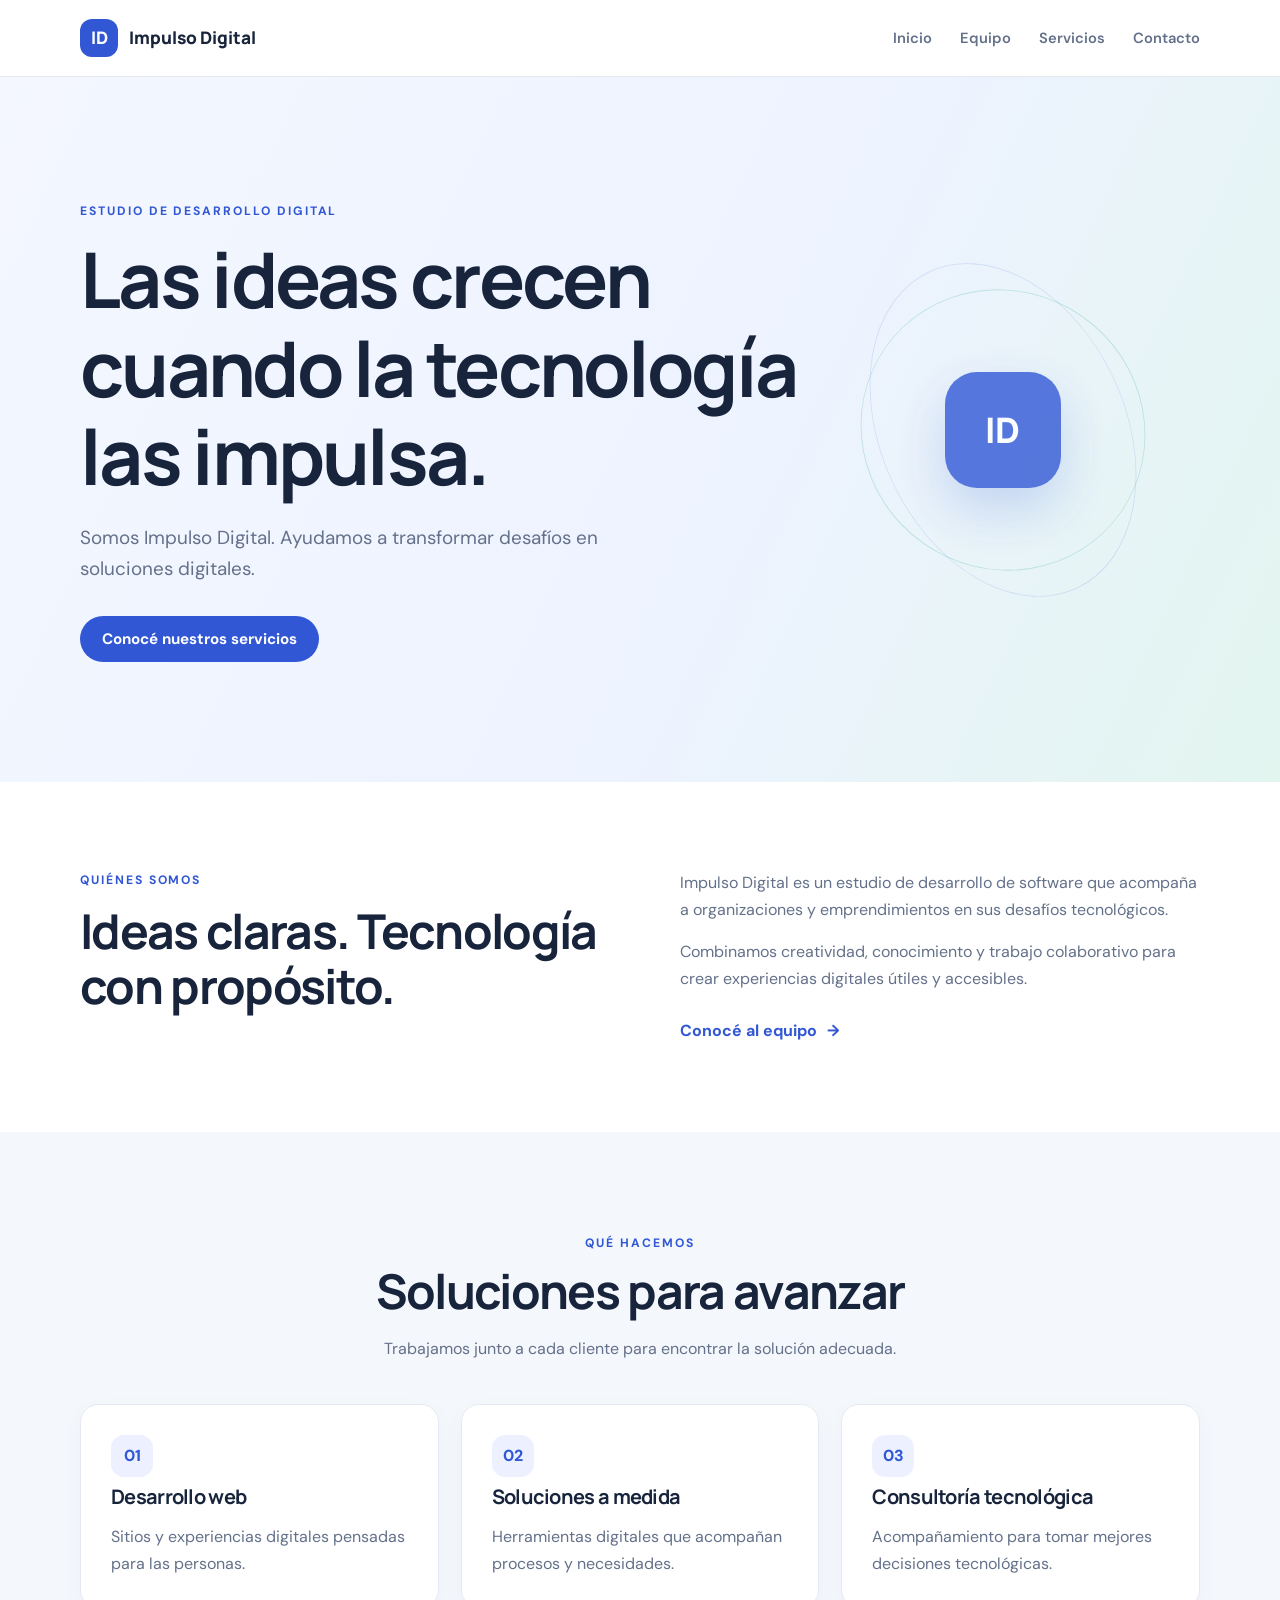
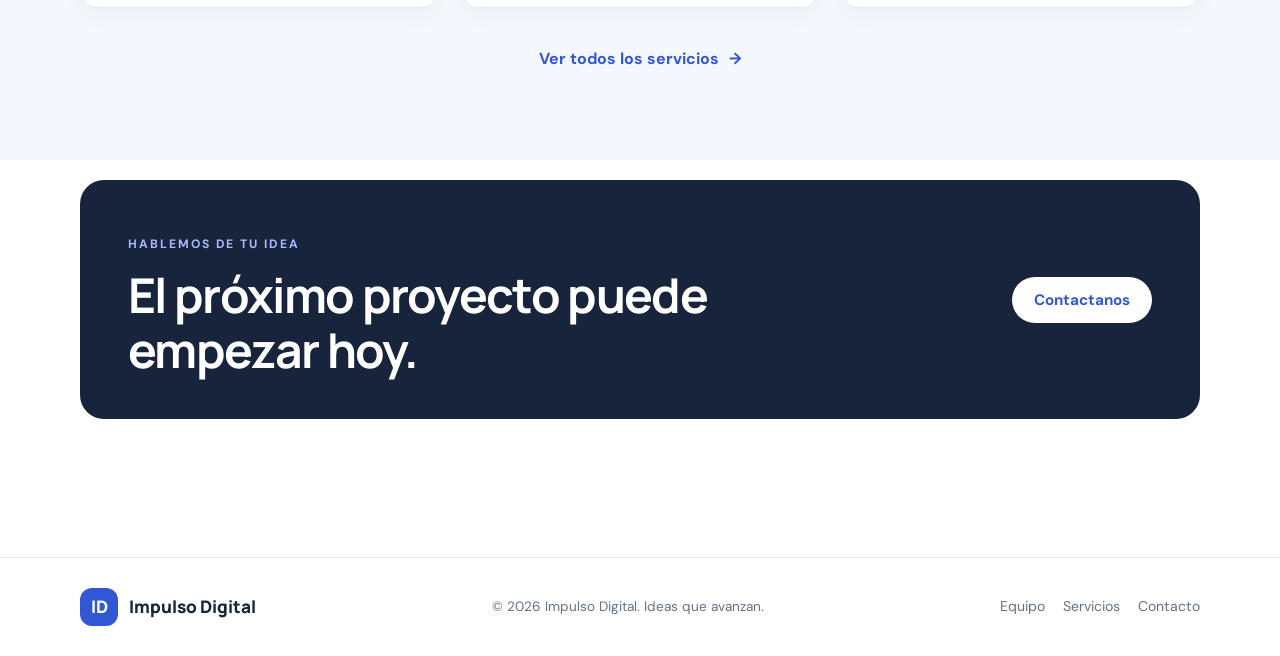
==== index.html @ 9b621901 "Add files via upload" ====
<!DOCTYPE html>
<html lang="es">
<head>
  <meta charset="UTF-8">
  <meta name="viewport" content="width=device-width, initial-scale=1.0">
  <meta name="description" content="Impulso Digital: tecnología que impulsa ideas.">
  <title>Impulso Digital | Inicio</title>
  <link rel="stylesheet" href="css/style.css">
</head>
<body>
  <div id="navbar-container"></div>

  <main>
    <section class="hero">
      <div class="container hero-content">
        <p class="eyebrow">ESTUDIO DE DESARROLLO DIGITAL</p>
        <h1>Las ideas crecen cuando la tecnología las impulsa.</h1>
        <p class="hero-copy">
          Somos Impulso Digital. Ayudamos a transformar desafíos en soluciones digitales.
        </p>
        <a class="button button-primary" href="servicios.html">Conocé nuestros servicios</a>
      </div>

      <div class="hero-decoration" aria-hidden="true">
        <div class="orbit orbit-one"></div>
        <div class="orbit orbit-two"></div>
        <div class="orbit-center">ID</div>
      </div>
    </section>

    <section class="section intro-section">
      <div class="container two-column">
        <div>
          <p class="eyebrow">QUIÉNES SOMOS</p>
          <h2>Ideas claras. Tecnología con propósito.</h2>
        </div>

        <div>
          <p>
            Impulso Digital es un estudio de desarrollo de software que acompaña a organizaciones y
            emprendimientos en sus desafíos tecnológicos.
          </p>
          <p>
            Combinamos creatividad, conocimiento y trabajo colaborativo para crear experiencias
            digitales útiles y accesibles.
          </p>
          <a class="text-link" href="equipo.html">
            Conocé al equipo <span aria-hidden="true">→</span>
          </a>
        </div>
      </div>
    </section>

    <section class="section soft-section">
      <div class="container">
        <div class="section-heading">
          <p class="eyebrow">QUÉ HACEMOS</p>
          <h2>Soluciones para avanzar</h2>
          <p>Trabajamos junto a cada cliente para encontrar la solución adecuada.</p>
        </div>

        <div class="card-grid three-cards">
          <article class="info-card">
            <span class="card-icon">01</span>
            <h3>Desarrollo web</h3>
            <p>Sitios y experiencias digitales pensadas para las personas.</p>
          </article>
          <article class="info-card">
            <span class="card-icon">02</span>
            <h3>Soluciones a medida</h3>
            <p>Herramientas digitales que acompañan procesos y necesidades.</p>
          </article>
          <article class="info-card">
            <span class="card-icon">03</span>
            <h3>Consultoría tecnológica</h3>
            <p>Acompañamiento para tomar mejores decisiones tecnológicas.</p>
          </article>
        </div>

        <div class="center-action">
          <a class="text-link" href="servicios.html">
            Ver todos los servicios <span aria-hidden="true">→</span>
          </a>
        </div>
      </div>
    </section>

    <section class="section cta-section">
      <div class="container cta-panel">
        <div>
          <p class="eyebrow">HABLEMOS DE TU IDEA</p>
          <h2>El próximo proyecto puede empezar hoy.</h2>
        </div>
        <a class="button button-light" href="contacto.html">Contactanos</a>
      </div>
    </section>
  </main>

  <footer id="footer-container"></footer>
  <script src="js/navbar.js"></script>
  <script src="js/main.js"></script>
</body>
</html>
---- css/style.css ----
@import url('https://fonts.googleapis.com/css2?family=DM+Sans:wght@400;500;600;700&family=Manrope:wght@400;500;600;700;800&display=swap');

:root {
  --ink: #17243b;
  --muted: #64718a;
  --blue: #3157d5;
  --blue-dark: #203da5;
  --mint: #dff5ed;
  --paper: #ffffff;
  --soft: #f4f7fc;
  --line: #e5eaf2;
  --radius: 18px;
  --shadow: 0 14px 40px rgba(25, 45, 85, .08);
}

* {
  box-sizing: border-box;
}

html {
  scroll-behavior: smooth;
}

body {
  margin: 0;
  color: var(--ink);
  background: var(--paper);
  font-family: 'DM Sans', Arial, sans-serif;
  line-height: 1.65;
}

h1,
h2,
h3 {
  font-family: 'Manrope', Arial, sans-serif;
  line-height: 1.15;
  letter-spacing: -.035em;
}

h1 {
  max-width: 760px;
  margin: 14px 0 22px;
  font-size: clamp(2.7rem, 6vw, 5rem);
}

h2 {
  margin: 10px 0 18px;
  font-size: clamp(2rem, 4vw, 3rem);
}

h3 {
  margin: 8px 0;
  font-size: 1.25rem;
}

p {
  color: var(--muted);
}

a {
  color: inherit;
  text-decoration: none;
}

.container {
  width: min(1120px, calc(100% - 48px));
  margin: 0 auto;
}

.eyebrow {
  color: var(--blue);
  font-size: .76rem;
  font-weight: 700;
  letter-spacing: .16em;
}

.site-header {
  position: sticky;
  top: 0;
  z-index: 20;
  border-bottom: 1px solid var(--line);
  background: rgba(255, 255, 255, .94);
  backdrop-filter: blur(12px);
}

.nav-inner {
  display: flex;
  min-height: 76px;
  align-items: center;
  justify-content: space-between;
  gap: 24px;
}

.brand {
  display: flex;
  align-items: center;
  gap: 11px;
  font-family: 'Manrope', sans-serif;
  font-size: 1.08rem;
  font-weight: 800;
}

.brand-mark {
  display: grid;
  width: 38px;
  height: 38px;
  place-items: center;
  border-radius: 12px;
  color: white;
  background: var(--blue);
  font-weight: 800;
}

.nav-links {
  display: flex;
  align-items: center;
  gap: 28px;
}

.nav-links a {
  color: var(--muted);
  font-size: .92rem;
  font-weight: 600;
}

.nav-links a:hover,
.nav-links a.active {
  color: var(--blue);
}

.menu-toggle {
  display: none;
  padding: 8px 12px;
  border: 1px solid var(--line);
  border-radius: 10px;
  color: var(--ink);
  background: white;
  font-size: 1.2rem;
  cursor: pointer;
}

.hero {
  position: relative;
  overflow: hidden;
  padding: 112px 0 120px;
  background: linear-gradient(115deg, #f4f7ff 0%, #edf3ff 58%, #e2f5ef 100%);
}

.hero-content {
  position: relative;
  z-index: 2;
}

.hero-copy {
  max-width: 560px;
  margin: 0 0 32px;
  font-size: 1.18rem;
}

.hero-decoration {
  position: absolute;
  top: 50%;
  right: 8%;
  width: 350px;
  height: 350px;
  transform: translateY(-50%);
  opacity: .8;
}

.orbit {
  position: absolute;
  inset: 0;
  border: 1px solid rgba(49, 87, 213, .18);
  border-radius: 50%;
  transform: rotate(-25deg) scaleX(.7);
}

.orbit-two {
  inset: 36px -25px;
  border-color: rgba(33, 160, 125, .28);
  transform: rotate(35deg) scaleX(.72);
}

.orbit-center {
  position: absolute;
  top: 50%;
  left: 50%;
  display: grid;
  width: 116px;
  height: 116px;
  place-items: center;
  transform: translate(-50%, -50%);
  border-radius: 32px;
  color: white;
  background: var(--blue);
  box-shadow: 0 22px 50px rgba(49, 87, 213, .25);
  font: 800 2.2rem 'Manrope';
}

.button {
  display: inline-flex;
  align-items: center;
  justify-content: center;
  padding: 13px 22px;
  border: 0;
  border-radius: 999px;
  font: 700 .95rem 'DM Sans';
  cursor: pointer;
  transition: transform .2s, background .2s;
}

.button:hover {
  transform: translateY(-2px);
}

.button-primary {
  color: white;
  background: var(--blue);
}

.button-primary:hover {
  background: var(--blue-dark);
}

.button-light {
  color: var(--blue);
  background: white;
}

.section {
  padding: 88px 0;
}

.soft-section {
  background: var(--soft);
}

.two-column {
  display: grid;
  grid-template-columns: 1fr 1fr;
  align-items: start;
  gap: 80px;
}

.two-column p:first-child {
  margin-top: 0;
}

.text-link {
  display: inline-flex;
  align-items: center;
  gap: 10px;
  margin-top: 10px;
  color: var(--blue);
  font-weight: 700;
}

.section-heading {
  max-width: 680px;
  margin: 0 auto 42px;
  text-align: center;
}

.section-heading p {
  margin-bottom: 0;
}

.section-heading.align-left {
  margin-left: 0;
  text-align: left;
}

.card-grid {
  display: grid;
  gap: 22px;
}

.three-cards {
  grid-template-columns: repeat(3, 1fr);
}

.info-card {
  padding: 30px;
  border: 1px solid var(--line);
  border-radius: var(--radius);
  background: white;
  box-shadow: 0 8px 25px rgba(25, 45, 85, .03);
}

.info-card p {
  margin-bottom: 0;
}

.card-icon {
  display: inline-grid;
  width: 42px;
  height: 42px;
  place-items: center;
  border-radius: 13px;
  color: var(--blue);
  background: #edf1ff;
  font-weight: 800;
}

.center-action {
  margin-top: 28px;
  text-align: center;
}

.cta-section {
  padding-top: 20px;
}

.cta-panel {
  display: flex;
  align-items: center;
  justify-content: space-between;
  gap: 30px;
  padding: 42px 48px;
  border-radius: 24px;
  background: var(--ink);
}

.cta-panel h2 {
  max-width: 650px;
  margin-bottom: 0;
  color: white;
}

.cta-panel .eyebrow {
  color: #a9baff;
}

.page-hero {
  padding: 78px 0 82px;
  background: linear-gradient(115deg, #f4f7ff, #e8f5f1);
}

.page-hero h1 {
  max-width: 800px;
  font-size: clamp(2.5rem, 5vw, 4.2rem);
}

.page-hero p:last-child {
  max-width: 650px;
  font-size: 1.1rem;
}

.team-grid {
  display: grid;
  grid-template-columns: repeat(3, 1fr);
  gap: 22px;
}

.team-card {
  overflow: hidden;
  border: 1px solid var(--line);
  border-radius: var(--radius);
  background: white;
  box-shadow: var(--shadow);
}

.avatar {
  display: grid;
  height: 170px;
  place-items: center;
  color: white;
  font: 800 2.7rem 'Manrope';
  letter-spacing: -.06em;
}

.avatar-a {
  background: linear-gradient(135deg, #3157d5, #8a9df0);
}

.avatar-b {
  background: linear-gradient(135deg, #1a927e, #8bd7c3);
}

.avatar-c {
  background: linear-gradient(135deg, #d17b48, #f0c08b);
}

.avatar-d {
  background: linear-gradient(135deg, #684db5, #b2a0e8);
}

.avatar-e {
  background: linear-gradient(135deg, #bb527c, #f0a4be);
}

.team-card-body {
  padding: 22px;
}

.team-card-body p {
  margin: 8px 0;
}

.team-role {
  color: var(--blue);
  font-size: .75rem;
  font-weight: 700;
  text-transform: uppercase;
  letter-spacing: .1em;
}

.notice {
  margin-top: 30px;
  padding: 14px 18px;
  border-radius: 12px;
  background: #fff8e8;
  font-size: .88rem;
}

.service-list {
  max-width: 900px;
}

.service-row {
  display: grid;
  grid-template-columns: 70px 1fr 40px;
  align-items: start;
  gap: 24px;
  padding: 30px 0;
  border-bottom: 1px solid var(--line);
}

.service-row:first-child {
  padding-top: 0;
}

.service-number {
  color: var(--blue);
  font: 800 1.4rem 'Manrope';
}

.service-row h2 {
  margin: 0 0 10px;
  font-size: 1.7rem;
}

.service-row p {
  max-width: 700px;
  margin: 0;
}

.service-arrow {
  color: var(--blue);
  font-size: 1.5rem;
}

.contact-layout {
  display: grid;
  grid-template-columns: .85fr 1.15fr;
  gap: 80px;
}

.contact-details h2 {
  font-size: 3rem;
}

.contact-item {
  padding: 17px 0;
  border-bottom: 1px solid var(--line);
}

.contact-label {
  display: block;
  margin-bottom: 4px;
  color: var(--muted);
  font-size: .82rem;
}

.contact-item a {
  color: var(--blue);
  font-weight: 700;
}

.contact-form {
  display: grid;
  gap: 10px;
  padding: 30px;
  border: 1px solid var(--line);
  border-radius: var(--radius);
  box-shadow: var(--shadow);
}

.contact-form label {
  font-size: .9rem;
  font-weight: 700;
}

.contact-form input,
.contact-form textarea {
  width: 100%;
  padding: 13px 14px;
  border: 1px solid #dce3ef;
  border-radius: 10px;
  color: var(--ink);
  background: #fbfcff;
  font: inherit;
}

.contact-form input:focus,
.contact-form textarea:focus {
  outline: 2px solid #cbd6ff;
  border-color: var(--blue);
}

.contact-form .button {
  justify-self: start;
  margin-top: 8px;
}

.form-feedback {
  margin: 0;
  font-size: .82rem;
}

.site-footer {
  margin-top: 50px;
  padding: 30px 0;
  border-top: 1px solid var(--line);
}

.footer-inner {
  display: flex;
  align-items: center;
  justify-content: space-between;
  gap: 20px;
}

.footer-inner p {
  margin: 0;
  font-size: .85rem;
}

.footer-links {
  display: flex;
  gap: 18px;
  color: var(--muted);
  font-size: .88rem;
}

@media (max-width: 850px) {
  .hero-decoration {
    right: -120px;
    opacity: .25;
  }

  .two-column,
  .contact-layout {
    grid-template-columns: 1fr;
    gap: 28px;
  }

  .team-grid {
    grid-template-columns: repeat(2, 1fr);
  }

  .three-cards {
    grid-template-columns: 1fr;
  }
}

@media (max-width: 620px) {
  .container {
    width: min(100% - 32px, 1120px);
  }

  .hero {
    padding: 78px 0 84px;
  }

  .hero-decoration {
    display: none;
  }

  .section {
    padding: 62px 0;
  }

  .nav-inner {
    min-height: 68px;
  }

  .menu-toggle {
    display: inline-block;
  }

  .nav-links {
    position: absolute;
    top: 68px;
    right: 0;
    left: 0;
    display: none;
    flex-direction: column;
    align-items: flex-start;
    gap: 16px;
    padding: 18px 24px 24px;
    border-bottom: 1px solid var(--line);
    background: white;
  }

  .nav-links.is-open {
    display: flex;
  }

  .team-grid {
    grid-template-columns: 1fr;
  }

  .cta-panel {
    align-items: flex-start;
    flex-direction: column;
    padding: 30px 24px;
  }

  .service-row {
    grid-template-columns: 42px 1fr;
    gap: 14px;
  }

  .service-arrow {
    display: none;
  }

  .contact-form {
    padding: 22px;
  }

  .footer-inner {
    align-items: flex-start;
    flex-direction: column;
  }
}
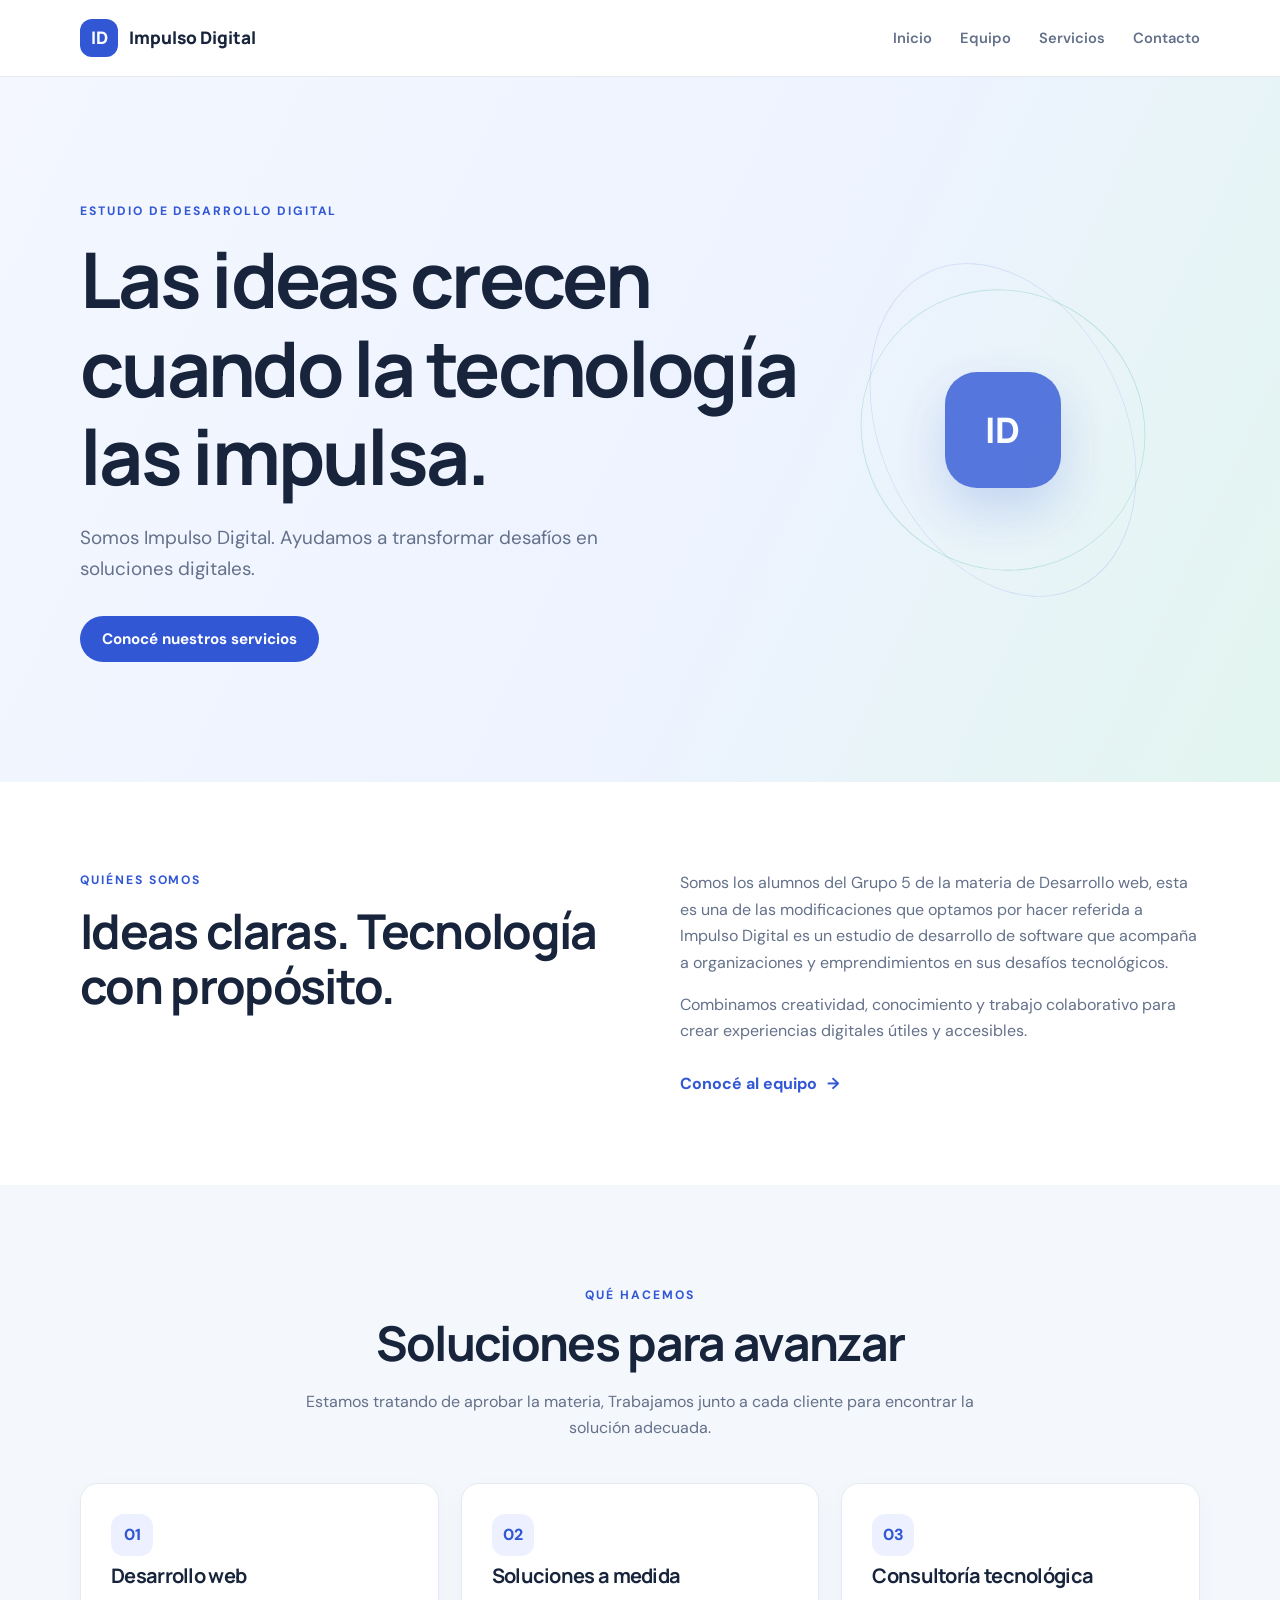
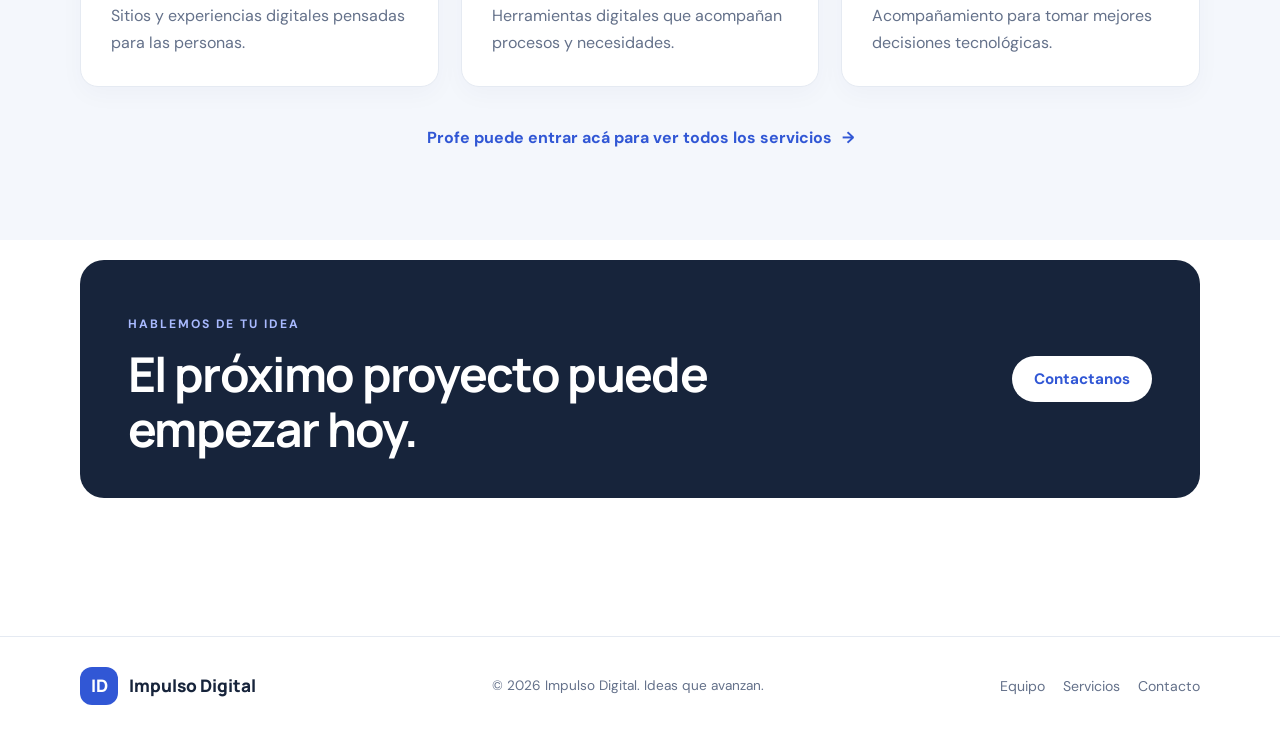
==== commit 9c15fe9a: "Modifiqué el contenido de Quienes somos, Que hacemos, agregué texto en el botón donde se pueden ver " ====
--- a/index.html
+++ b/index.html
@@ -37,7 +37,7 @@
 
         <div>
           <p>
-            Impulso Digital es un estudio de desarrollo de software que acompaña a organizaciones y
+            Somos los alumnos del Grupo 5 de la materia de Desarrollo web, esta es una de las modificaciones que optamos por hacer referida a Impulso Digital es un estudio de desarrollo de software que acompaña a organizaciones y
             emprendimientos en sus desafíos tecnológicos.
           </p>
           <p>
@@ -56,7 +56,7 @@
         <div class="section-heading">
           <p class="eyebrow">QUÉ HACEMOS</p>
           <h2>Soluciones para avanzar</h2>
-          <p>Trabajamos junto a cada cliente para encontrar la solución adecuada.</p>
+          <p>Estamos tratando de aprobar la materia, Trabajamos junto a cada cliente para encontrar la solución adecuada.</p>
         </div>
 
         <div class="card-grid three-cards">
@@ -79,7 +79,7 @@
 
         <div class="center-action">
           <a class="text-link" href="servicios.html">
-            Ver todos los servicios <span aria-hidden="true">→</span>
+           Profe puede entrar acá para ver todos los servicios <span aria-hidden="true">→</span>
           </a>
         </div>
       </div>
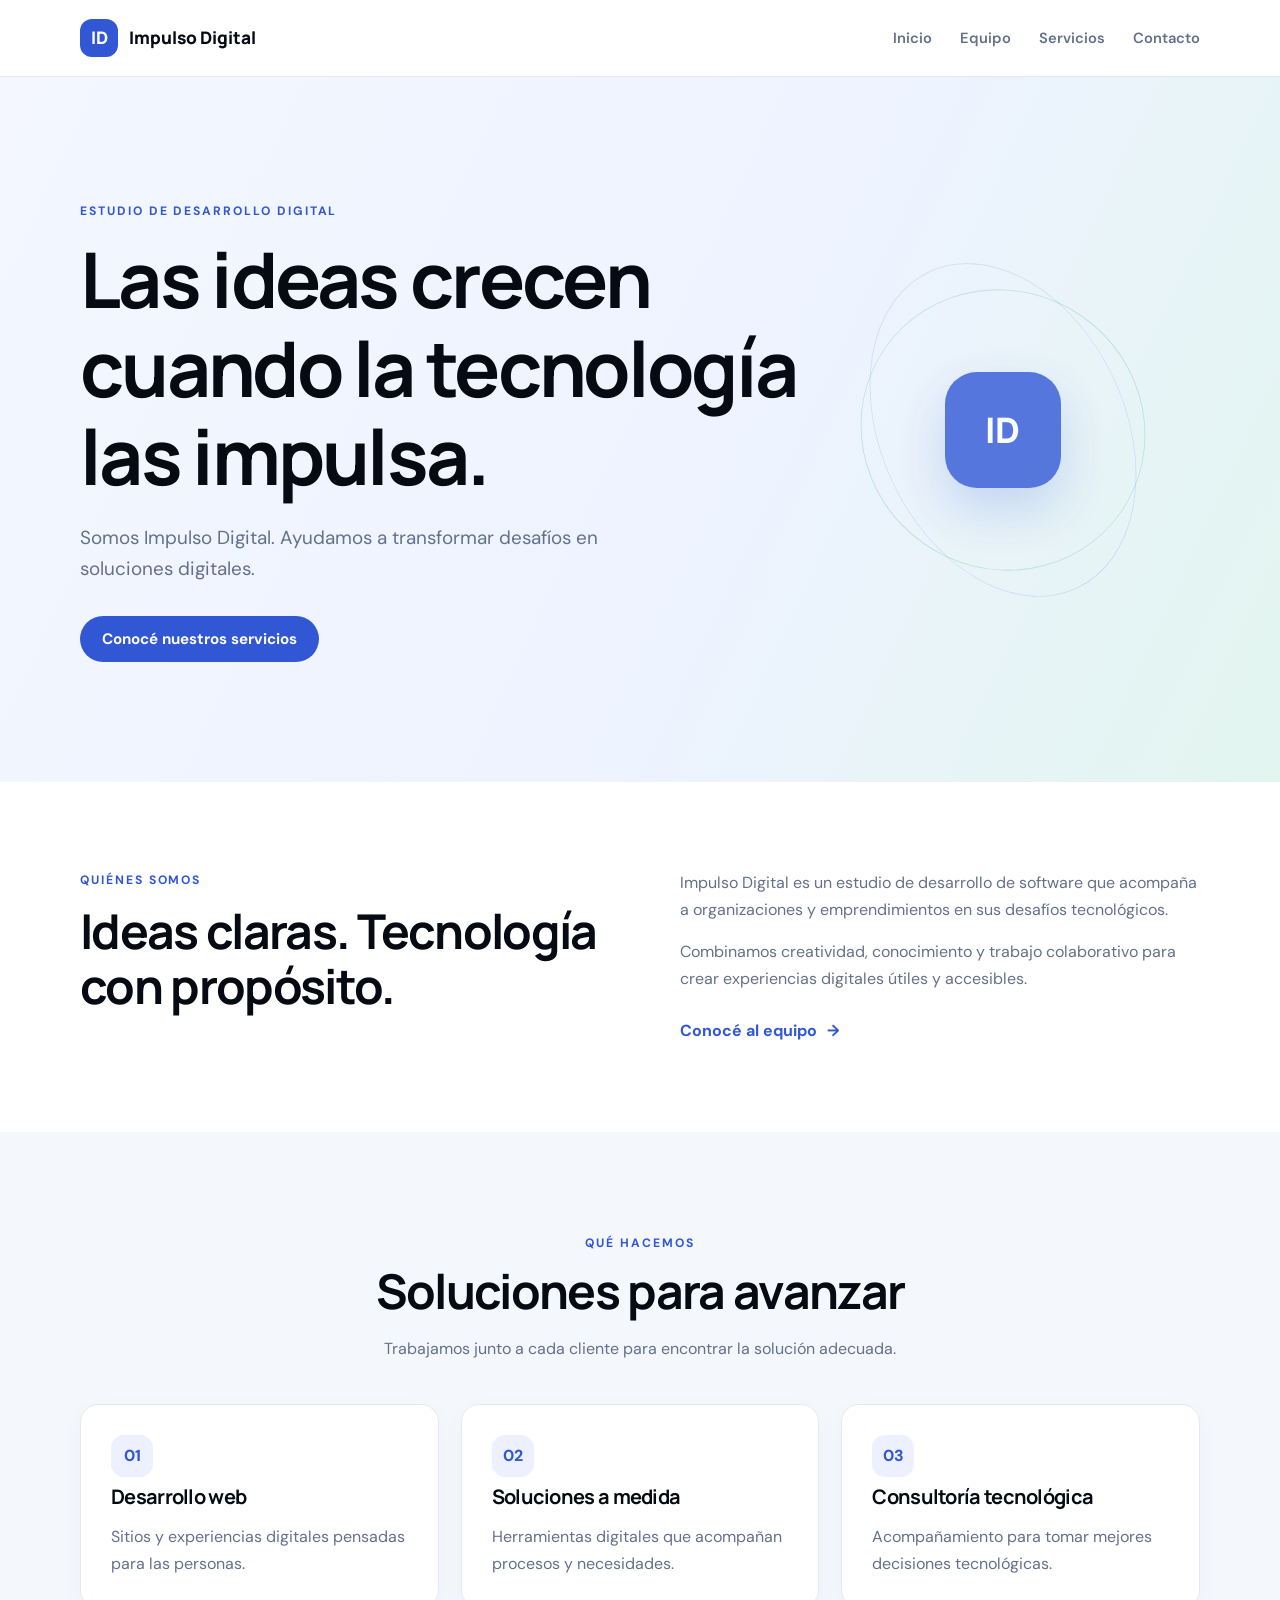
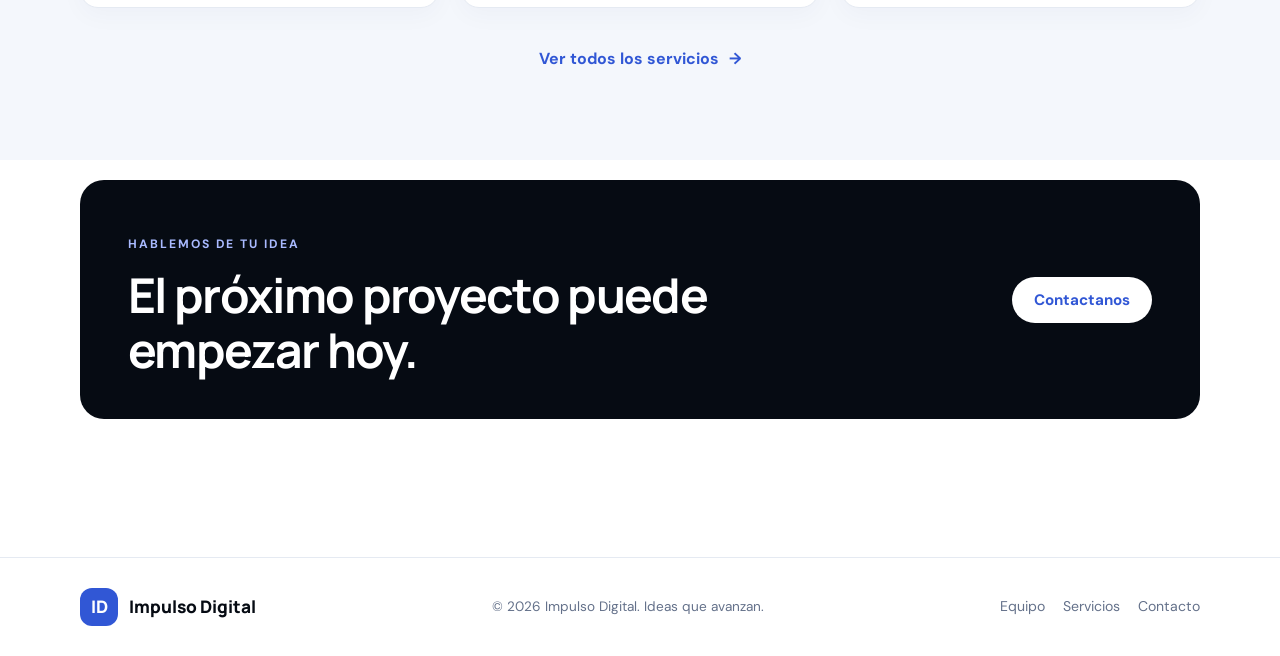
==== commit 4e828868: "Revert "Modificaciones en el index.html"" ====
--- a/index.html
+++ b/index.html
@@ -37,7 +37,7 @@
 
         <div>
           <p>
-            Somos los alumnos del Grupo 5 de la materia de Desarrollo web, esta es una de las modificaciones que optamos por hacer referida a Impulso Digital es un estudio de desarrollo de software que acompaña a organizaciones y
+            Impulso Digital es un estudio de desarrollo de software que acompaña a organizaciones y
             emprendimientos en sus desafíos tecnológicos.
           </p>
           <p>
@@ -56,7 +56,7 @@
         <div class="section-heading">
           <p class="eyebrow">QUÉ HACEMOS</p>
           <h2>Soluciones para avanzar</h2>
-          <p>Estamos tratando de aprobar la materia, Trabajamos junto a cada cliente para encontrar la solución adecuada.</p>
+          <p>Trabajamos junto a cada cliente para encontrar la solución adecuada.</p>
         </div>
 
         <div class="card-grid three-cards">
@@ -79,7 +79,7 @@
 
         <div class="center-action">
           <a class="text-link" href="servicios.html">
-           Profe puede entrar acá para ver todos los servicios <span aria-hidden="true">→</span>
+            Ver todos los servicios <span aria-hidden="true">→</span>
           </a>
         </div>
       </div>
--- a/css/style.css
+++ b/css/style.css
@@ -1,7 +1,7 @@
 @import url('https://fonts.googleapis.com/css2?family=DM+Sans:wght@400;500;600;700&family=Manrope:wght@400;500;600;700;800&display=swap');
 
 :root {
-  --ink: #17243b;
+  --ink: #060b13;
   --muted: #64718a;
   --blue: #3157d5;
   --blue-dark: #203da5;
